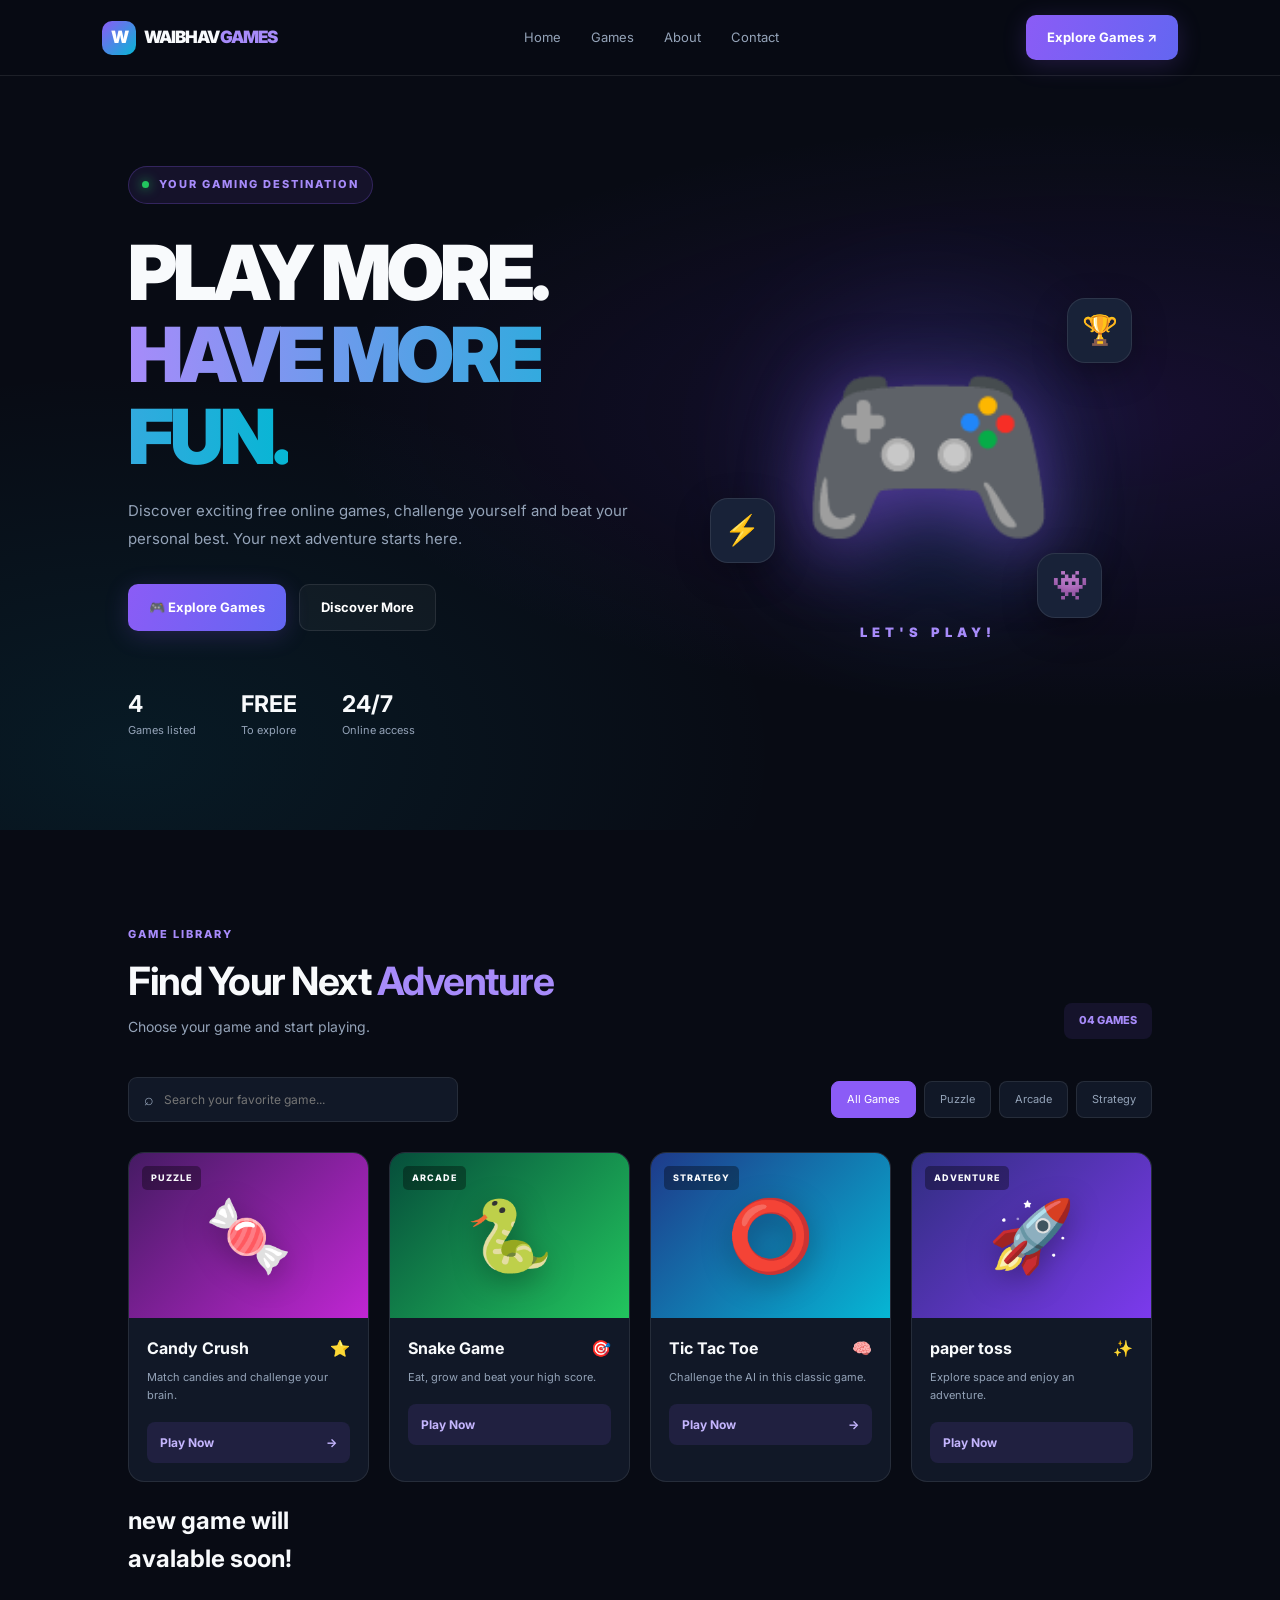
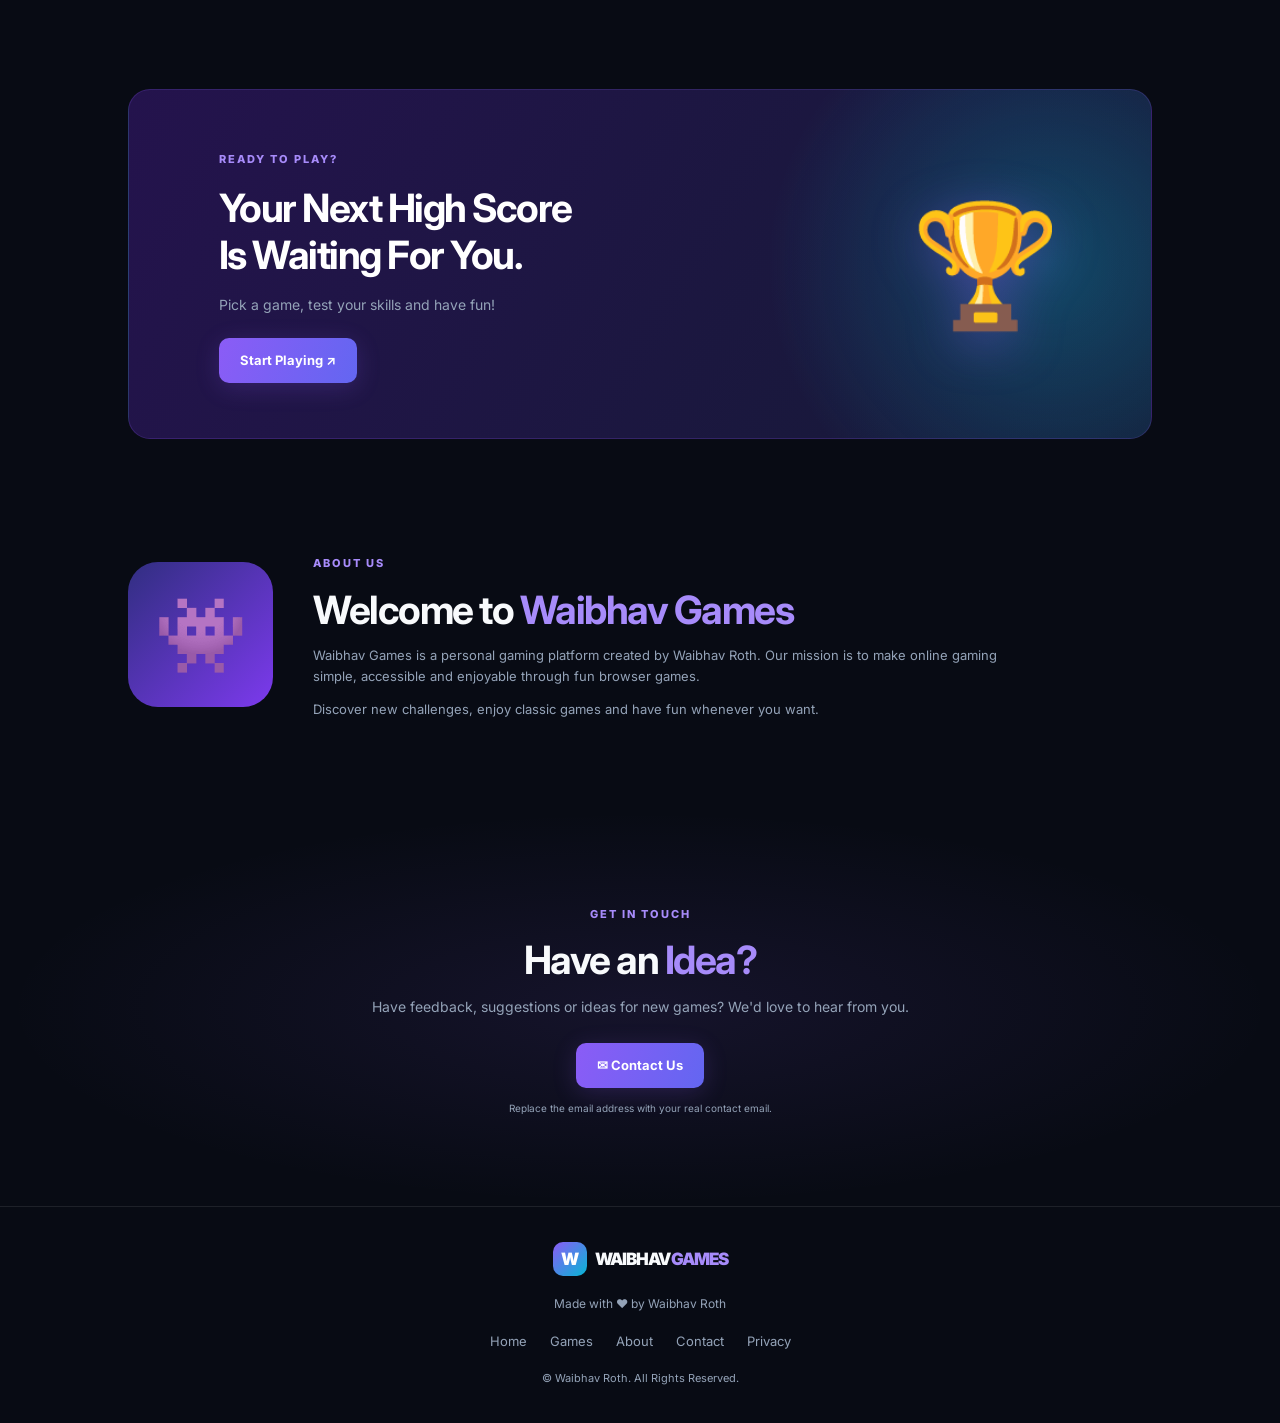
==== index.html @ a8d0ea4f "Restore index.html with original content" ====
<!DOCTYPE html>
<html lang="en">
<head>
  <meta charset="UTF-8">
  <meta name="viewport" content="width=device-width, initial-scale=1.0">

  <title>Waibhav Games | Play Free Online Games</title>
  <meta name="description" content="Play free online browser games at Waibhav Games. Enjoy puzzles, arcade games and exciting challenges.">
  <meta name="theme-color" content="#080b14">

  <link rel="icon" href="assets/favicon.png">
  <link rel="preconnect" href="https://fonts.googleapis.com">
  <link rel="preconnect" href="https://fonts.gstatic.com" crossorigin>
  <link href="https://fonts.googleapis.com/css2?family=Inter:wght@400;500;600;700;800;900&display=swap" rel="stylesheet">
  <link rel="stylesheet" href="styles.css">
</head>

<body>

<header class="navbar">
  <a href="#" class="brand">
    <span class="brand-icon">W</span>
    WAIBHAV<span class="brand-highlight">GAMES</span>
  </a>

  <button class="menu-toggle" id="menuToggle"
          aria-label="Toggle navigation" aria-expanded="false">
    ☰
  </button>

  <nav class="nav-links" id="navLinks">
    <a href="#home">Home</a>
    <a href="#games">Games</a>
    <a href="#about">About</a>
    <a href="#contact">Contact</a>
  </nav>

  <a href="#games" class="nav-button">Explore Games ↗</a>
</header>

<main>

  <!-- HERO -->
  <section class="hero" id="home">
    <div class="hero-content">
      <div class="eyebrow">
        <span class="live-dot"></span>
        YOUR GAMING DESTINATION
      </div>

      <h1>
        PLAY MORE.<br>
        <span>HAVE MORE FUN.</span>
      </h1>

      <p>
        Discover exciting free online games, challenge yourself
        and beat your personal best. Your next adventure starts here.
      </p>

      <div class="hero-actions">
        <a href="#games" class="btn btn-primary">🎮 Explore Games</a>
        <a href="#about" class="btn btn-secondary">Discover More</a>
      </div>

      <div class="hero-stats">
        <div><strong>4</strong><span>Games listed</span></div>
        <div><strong>FREE</strong><span>To explore</span></div>
        <div><strong>24/7</strong><span>Online access</span></div>
      </div>
    </div>

    <div class="hero-art">
      <div class="glow-circle"></div>
      <div class="controller">🎮</div>
      <div class="floating-item float-one">🏆</div>
      <div class="floating-item float-two">⚡</div>
      <div class="floating-item float-three">👾</div>
      <div class="hero-art-label">LET'S PLAY!</div>
    </div>
  </section>

  <!-- GAMES -->
  <section class="games-section section" id="games">

    <div class="section-heading">
      <div>
        <span class="section-tag">GAME LIBRARY</span>
        <h2>Find Your Next <span>Adventure</span></h2>
        <p>Choose your game and start playing.</p>
      </div>
      <span class="game-count">04 GAMES</span>
    </div>

    <div class="game-toolbar">
      <div class="search-box">
        <span>⌕</span>
        <input type="search" id="gameSearch"
               placeholder="Search your favorite game..."
               aria-label="Search games">
      </div>

      <div class="filters" aria-label="Game categories">
        <button class="filter active" data-filter="all">All Games</button>
        <button class="filter" data-filter="puzzle">Puzzle</button>
        <button class="filter" data-filter="arcade">Arcade</button>
        <button class="filter" data-filter="strategy">Strategy</button>
      </div>
    </div>

    <div class="game-grid" id="gameGrid">

      <article class="game-card" data-category="puzzle"
               data-name="candy crush">
        <div class="game-image candy-image">
          <span class="game-emoji">🍬</span>
          <span class="game-type">PUZZLE</span>
        </div>
        <div class="game-info">
          <div class="game-title-row">
            <h3>Candy Crush</h3>
            <span>⭐</span>
          </div>
          <p>Match candies and challenge your brain.</p>
          <a href="candy.html" class="play-link">Play Now <span>→</span></a>
        </div>
      </article>

      <article class="game-card" data-category="arcade"
               data-name="snake game">
        <div class="game-image snake-image">
          <span class="game-emoji">🐍</span>
          <span class="game-type">ARCADE</span>
        </div>
        <div class="game-info">
          <div class="game-title-row">
            <h3>Snake Game</h3>
            <span>🎯</span>
          </div>
          <p>Eat, grow and beat your high score.</p>
          <a href="snake.html" class="play-link">Play Now</a>
        </div>
      </article>

      <article class="game-card" data-category="strategy"
               data-name="tic tac toe ox game">
        <div class="game-image tic-image">
          <span class="game-emoji">⭕</span>
          <span class="game-type">STRATEGY</span>
        </div>
        <div class="game-info">
          <div class="game-title-row">
            <h3>Tic Tac Toe</h3>
            <span>🧠</span>
          </div>
          <p>Challenge the AI in this classic game.</p>
          <a href="oxgame.html" class="play-link">Play Now <span>→</span></a>
        </div>
      </article>

      <article class="game-card" data-category="arcade"
               data-name="waibhav roth space">
        <div class="game-image space-image">
          <span class="game-emoji">🚀</span>
          <span class="game-type">ADVENTURE</span>
        </div>
        <div class="game-info">
          <div class="game-title-row">
            <h3>paper toss</h3>
            <span>✨</span>
          </div>
          <p>Explore space and enjoy an adventure.</p>
          <a href="papertoss.html" class="play-link">Play Now</a>
        </div>
      </article>
      <h1>new game will avalable soon!</h1>

    </div>

    <p class="no-results" id="noResults" hidden>
      No games found. Try another search.
    </p>

  </section>

  <!-- PROMO -->
  <section class="promo section">
    <div>
      <span class="section-tag">READY TO PLAY?</span>
      <h2>Your Next High Score<br>Is Waiting For You.</h2>
      <p>Pick a game, test your skills and have fun!</p>
      <a href="#games" class="btn btn-primary">Start Playing ↗</a>
    </div>
    <div class="promo-icon">🏆</div>
  </section>

  <!-- ABOUT -->
  <section class="about-section section" id="about">
    <div class="about-icon">👾</div>
    <div>
      <span class="section-tag">ABOUT US</span>
      <h2>Welcome to <span>Waibhav Games</span></h2>
      <p>
        Waibhav Games is a personal gaming platform created by
        Waibhav Roth. Our mission is to make online gaming simple,
        accessible and enjoyable through fun browser games.
      </p>
      <p>
        Discover new challenges, enjoy classic games and have fun
        whenever you want.
      </p>
    </div>
  </section>

  <!-- CONTACT -->
  <section class="contact-section section" id="contact">
    <span class="section-tag">GET IN TOUCH</span>
    <h2>Have an <span>Idea?</span></h2>
    <p>Have feedback, suggestions or ideas for new games? We'd love to hear from you.</p>
    <a href="mailto:YOUR_EMAIL@example.com" class="btn btn-primary">
      ✉ Contact Us
    </a>
    <small>Replace the email address with your real contact email.</small>
  </section>

</main>

<footer class="footer">
  <a href="#home" class="brand">
    <span class="brand-icon">W</span>
    WAIBHAV<span class="brand-highlight">GAMES</span>
  </a>

  <p>Made with ❤️ by Waibhav Roth</p>

  <div class="footer-links">
    <a href="#home">Home</a>
    <a href="#games">Games</a>
    <a href="#about">About</a>
    <a href="#contact">Contact</a>
    <a href="privacy.html">Privacy</a>
  </div>

  <p class="copyright">
    © <span id="year"></span> Waibhav Roth. All Rights Reserved.
  </p>
</footer>

<script src="js/main.js"></script>
</body>
</html>
---- styles.css ----
:root {
  --bg: #080b14;
  --surface: #111827;
  --surface-light: #182238;
  --primary: #8b5cf6;
  --secondary: #06b6d4;
  --text: #f8fafc;
  --muted: #94a3b8;
  --border: rgba(255,255,255,.09);
}

* {
  margin: 0;
  padding: 0;
  box-sizing: border-box;
}

html {
  scroll-behavior: smooth;
  scroll-padding-top: 90px;
}

body {
  background: var(--bg);
  color: var(--text);
  font-family: 'Inter', sans-serif;
  line-height: 1.6;
}

a {
  color: inherit;
  text-decoration: none;
}

button, input {
  font: inherit;
}

button {
  cursor: pointer;
}

.navbar {
  height: 76px;
  padding: 0 8%;
  display: flex;
  justify-content: space-between;
  align-items: center;
  background: rgba(8,11,20,.92);
  border-bottom: 1px solid var(--border);
  position: sticky;
  top: 0;
  z-index: 100;
  backdrop-filter: blur(16px);
}

.brand {
  display: flex;
  align-items: center;
  gap: 8px;
  font-weight: 900;
  letter-spacing: -1px;
  font-size: 17px;
}

.brand-icon {
  width: 34px;
  height: 34px;
  display: grid;
  place-items: center;
  background: linear-gradient(135deg,#8b5cf6,#06b6d4);
  border-radius: 10px;
  color: white;
}

.brand-highlight {
  color: #a78bfa;
  margin-left: -7px;
}

.nav-links {
  display: flex;
  gap: 30px;
}

.nav-links a, .footer-links a {
  color: var(--muted);
  font-size: 13px;
  transition: .3s;
}

.nav-links a:hover, .footer-links a:hover {
  color: white;
}

.nav-button, .btn {
  display: inline-flex;
  align-items: center;
  justify-content: center;
  gap: 8px;
  padding: 12px 21px;
  border-radius: 10px;
  font-weight: 700;
  font-size: 13px;
  transition: .3s;
}

.nav-button, .btn-primary {
  background: linear-gradient(110deg,#8b5cf6,#6366f1);
  color: white;
  box-shadow: 0 5px 25px rgba(139,92,246,.2);
}

.nav-button:hover, .btn-primary:hover {
  transform: translateY(-3px);
  box-shadow: 0 8px 30px rgba(139,92,246,.4);
}

.menu-toggle {
  display: none;
  color: white;
  background: transparent;
  border: 0;
  font-size: 25px;
}

/* HERO */

.hero {
  min-height: 580px;
  padding: 90px 10%;
  display: grid;
  grid-template-columns: 1.2fr 1fr;
  align-items: center;
  gap: 40px;
  overflow: hidden;
  background:
    radial-gradient(ellipse at 85% 45%,rgba(91,33,182,.18),transparent 50%),
    radial-gradient(ellipse at 10% 90%,rgba(6,182,212,.09),transparent 40%);
}

.eyebrow, .section-tag {
  color: #a78bfa;
  font-size: 11px;
  font-weight: 800;
  letter-spacing: 2px;
}

.eyebrow {
  display: inline-flex;
  gap: 10px;
  align-items: center;
  padding: 9px 13px;
  background: rgba(139,92,246,.1);
  border: 1px solid rgba(139,92,246,.25);
  border-radius: 30px;
}

.live-dot {
  height: 7px;
  width: 7px;
  background: #22c55e;
  border-radius: 50%;
  box-shadow: 0 0 12px #22c55e;
}

.hero h1 {
  font-size: clamp(42px,6vw,76px);
  line-height: 1.08;
  letter-spacing: -4px;
  font-weight: 900;
  margin: 27px 0 20px;
}

.hero h1 span {
  background: linear-gradient(90deg,#a78bfa,#06b6d4);
  background-clip: text;
  -webkit-background-clip: text;
  color: transparent;
}

.hero-content > p {
  color: var(--muted);
  max-width: 510px;
  font-size: 15px;
  line-height: 1.9;
}

.hero-actions {
  display: flex;
  gap: 13px;
  flex-wrap: wrap;
  margin-top: 30px;
}

.btn-secondary {
  background: rgba(255,255,255,.04);
  border: 1px solid var(--border);
  color: white;
}

.btn-secondary:hover {
  background: var(--surface-light);
}

.hero-stats {
  display: flex;
  gap: 45px;
  margin-top: 55px;
}

.hero-stats div {
  display: flex;
  flex-direction: column;
}

.hero-stats strong {
  font-size: 23px;
}

.hero-stats span {
  font-size: 11px;
  color: var(--muted);
}

.hero-art {
  min-height: 380px;
  display: grid;
  place-items: center;
  position: relative;
}

.glow-circle {
  position: absolute;
  width: 300px;
  height: 300px;
  border-radius: 50%;
  background: linear-gradient(135deg,#7c3aed,#0891b2);
  opacity: .18;
  filter: blur(60px);
}

.controller {
  font-size: clamp(130px,19vw,210px);
  position: relative;
  filter: drop-shadow(0 15px 35px rgba(139,92,246,.5));
  animation: float 4s ease-in-out infinite;
}

.floating-item {
  position: absolute;
  display: grid;
  place-items: center;
  height: 65px;
  width: 65px;
  background: var(--surface-light);
  border: 1px solid var(--border);
  border-radius: 18px;
  font-size: 29px;
  box-shadow: 0 10px 35px rgba(0,0,0,.3);
}

.float-one { top: 35px; right: 20px; }
.float-two { bottom: 80px; left: 5px; }
.float-three { bottom: 25px; right: 50px; }

.hero-art-label {
  position: absolute;
  bottom: 0;
  color: #a78bfa;
  font-weight: 900;
  letter-spacing: 5px;
  font-size: 13px;
}

@keyframes float {
  0%,100% { transform: translateY(0) rotate(-5deg); }
  50% { transform: translateY(-18px) rotate(5deg); }
}

/* GENERAL SECTIONS */

.section {
  padding: 90px 10%;
}

.section-heading {
  display: flex;
  justify-content: space-between;
  align-items: end;
  gap: 20px;
  margin-bottom: 38px;
}

.section-heading h2, .about-section h2,
.promo h2, .contact-section h2 {
  font-size: clamp(27px,4vw,39px);
  line-height: 1.2;
  margin: 12px 0;
  letter-spacing: -1.5px;
}

.section-heading h2 span, .about-section h2 span,
.promo h2, .contact-section h2 span {
  color: #a78bfa;
}

.section-heading p, .promo p,
.contact-section > p {
  color: var(--muted);
  font-size: 14px;
}

.game-count {
  color: #a78bfa;
  background: rgba(139,92,246,.1);
  padding: 9px 15px;
  border-radius: 8px;
  font-size: 11px;
  font-weight: 800;
}

/* SEARCH AND FILTERS */

.game-toolbar {
  display: flex;
  justify-content: space-between;
  align-items: center;
  gap: 20px;
  margin-bottom: 30px;
  flex-wrap: wrap;
}

.search-box {
  display: flex;
  align-items: center;
  gap: 10px;
  padding: 0 15px;
  height: 45px;
  background: var(--surface);
  border: 1px solid var(--border);
  border-radius: 9px;
  color: var(--muted);
  flex: 1;
  max-width: 330px;
}

.search-box input {
  width: 100%;
  background: transparent;
  border: 0;
  outline: none;
  color: white;
  font-size: 12px;
}

.filters {
  display: flex;
  gap: 8px;
  flex-wrap: wrap;
}

.filter {
  padding: 9px 15px;
  border: 1px solid var(--border);
  border-radius: 8px;
  background: var(--surface);
  color: var(--muted);
  font-size: 11px;
}

.filter.active, .filter:hover {
  background: #8b5cf6;
  color: white;
  border-color: #8b5cf6;
}

/* GAME CARDS */

.game-grid {
  display: grid;
  grid-template-columns: repeat(4,minmax(0,1fr));
  gap: 20px;
}

.game-card {
  background: var(--surface);
  border: 1px solid var(--border);
  border-radius: 16px;
  overflow: hidden;
  transition: .3s;
}

.game-card:hover {
  transform: translateY(-7px);
  border-color: rgba(167,139,250,.5);
  box-shadow: 0 15px 40px rgba(0,0,0,.25);
}

.game-image {
  min-height: 165px;
  display: grid;
  place-items: center;
  position: relative;
  overflow: hidden;
}

.candy-image {
  background: linear-gradient(135deg,#451b63,#c026d3);
}

.snake-image {
  background: linear-gradient(135deg,#064e3b,#22c55e);
}

.tic-image {
  background: linear-gradient(135deg,#1e3a8a,#06b6d4);
}

.space-image {
  background: linear-gradient(135deg,#312e81,#7c3aed);
}

.game-emoji {
  font-size: 70px;
  transition: .3s;
  filter: drop-shadow(0 8px 15px rgba(0,0,0,.3));
}

.game-card:hover .game-emoji {
  transform: scale(1.18) rotate(-5deg);
}

.game-type {
  position: absolute;
  top: 13px;
  left: 13px;
  padding: 5px 9px;
  border-radius: 5px;
  background: rgba(0,0,0,.35);
  font-size: 9px;
  font-weight: 800;
  letter-spacing: 1px;
}

.game-info {
  padding: 18px;
}

.game-title-row {
  display: flex;
  justify-content: space-between;
  align-items: center;
}

.game-title-row h3 {
  font-size: 16px;
}

.game-info p {
  color: var(--muted);
  font-size: 11px;
  margin: 8px 0 17px;
}

.play-link {
  display: flex;
  justify-content: space-between;
  align-items: center;
  width: 100%;
  padding: 11px 13px;
  border-radius: 8px;
  background: rgba(139,92,246,.12);
  color: #c4b5fd;
  font-size: 12px;
  font-weight: 700;
  transition: .3s;
}

a.play-link:hover {
  background: #8b5cf6;
  color: white;
}

.unavailable {
  color: var(--muted);
  background: rgba(255,255,255,.04);
  cursor: not-allowed;
}

.no-results {
  text-align: center;
  padding: 35px;
  color: var(--muted);
}

/* PROMO */

.promo {
  margin: 20px 10%;
  padding: 55px 7%;
  background:
    radial-gradient(circle at 90% 50%,rgba(6,182,212,.3),transparent 30%),
    linear-gradient(120deg,#24134d,#151a36);
  border: 1px solid rgba(139,92,246,.2);
  border-radius: 22px;
  display: flex;
  justify-content: space-between;
  align-items: center;
  gap: 25px;
}

.promo h2 {
  color: white;
  margin: 15px 0;
}

.promo p {
  margin-bottom: 22px;
}

.promo-icon {
  font-size: 120px;
  filter: drop-shadow(0 10px 25px rgba(139,92,246,.4));
}

/* ABOUT */

.about-section {
  display: flex;
  align-items: center;
  gap: 40px;
}

.about-icon {
  min-width: 145px;
  height: 145px;
  display: grid;
  place-items: center;
  font-size: 75px;
  background: linear-gradient(135deg,#312e81,#7c3aed);
  border-radius: 30px;
}

.about-section p {
  color: var(--muted);
  font-size: 13px;
  margin-top: 12px;
  max-width: 700px;
}

/* CONTACT */

.contact-section {
  text-align: center;
  background: radial-gradient(ellipse at center,rgba(139,92,246,.1),transparent 70%);
}

.contact-section h2 {
  margin-bottom: 12px;
}

.contact-section .btn {
  margin-top: 25px;
}

.contact-section small {
  display: block;
  color: var(--muted);
  font-size: 10px;
  margin-top: 12px;
}

/* FOOTER */

.footer {
  border-top: 1px solid var(--border);
  padding: 35px 10%;
  display: flex;
  flex-direction: column;
  align-items: center;
  gap: 18px;
  text-align: center;
}

.footer > p {
  color: var(--muted);
  font-size: 12px;
}

.footer-links {
  display: flex;
  justify-content: center;
  gap: 23px;
  flex-wrap: wrap;
}

.copyright {
  font-size: 11px !important;
}

/* RESPONSIVE */

@media(max-width:1000px) {
  .game-grid {
    grid-template-columns: repeat(2,minmax(0,1fr));
  }

  .hero {
    padding: 75px 7%;
  }

  .section {
    padding: 75px 7%;
  }
}

@media(max-width:700px) {
  .navbar {
    padding: 0 5%;
    height: 68px;
  }

  .menu-toggle {
    display: block;
  }

  .nav-button {
    display: none;
  }

  .nav-links {
    display: none;
    position: absolute;
    top: 68px;
    left: 0;
    width: 100%;
    background: #111827;
    padding: 20px;
    flex-direction: column;
    gap: 18px;
    border-bottom: 1px solid var(--border);
  }

  .nav-links.show {
    display: flex;
  }

  .hero {
    grid-template-columns: 1fr;
    text-align: center;
    padding: 65px 6% 35px;
    gap: 15px;
  }

  .hero-content > p {
    margin: auto;
  }

  .hero-actions, .hero-stats {
    justify-content: center;
  }

  .hero-stats {
    gap: 30px;
    margin-top: 35px;
  }

  .hero-art {
    min-height: 260px;
  }

  .controller {
    font-size: 145px;
  }

  .glow-circle {
    width: 200px;
    height: 200px;
  }

  .floating-item {
    height: 48px;
    width: 48px;
    font-size: 22px;
  }

  .section {
    padding: 65px 6%;
  }

  .section-heading {
    align-items: start;
  }

  .game-grid {
    grid-template-columns: repeat(2,minmax(0,1fr));
    gap: 12px;
  }

  .game-image {
    min-height: 125px;
  }

  .game-emoji {
    font-size: 55px;
  }

  .game-info {
    padding: 12px;
  }

  .game-title-row h3 {
    font-size: 13px;
  }

  .game-info p {
    min-height: 34px;
  }

  .game-toolbar {
    align-items: stretch;
  }

  .search-box {
    max-width: none;
  }

  .filters {
    gap: 6px;
  }

  .filter {
    padding: 8px 10px;
  }

  .promo {
    margin: 10px 5%;
    padding: 35px 7%;
  }

  .promo-icon {
    font-size: 65px;
  }

  .about-section {
    flex-direction: column;
    align-items: flex-start;
    gap: 22px;
  }

  .about-icon {
    min-width: 100px;
    height: 100px;
    font-size: 55px;
  }
}

@media(max-width:380px) {
  .game-grid {
    grid-template-columns: 1fr;
  }

  .hero h1 {
    letter-spacing: -2px;
  }

  .hero-stats {
    gap: 17px;
  }

  .promo-icon {
    display: none;
  }
}

@media(prefers-reduced-motion: reduce) {
  *, *::before, *::after {
    scroll-behavior: auto !important;
    animation-duration: .01ms !important;
    transition-duration: .01ms !important;
  }
}
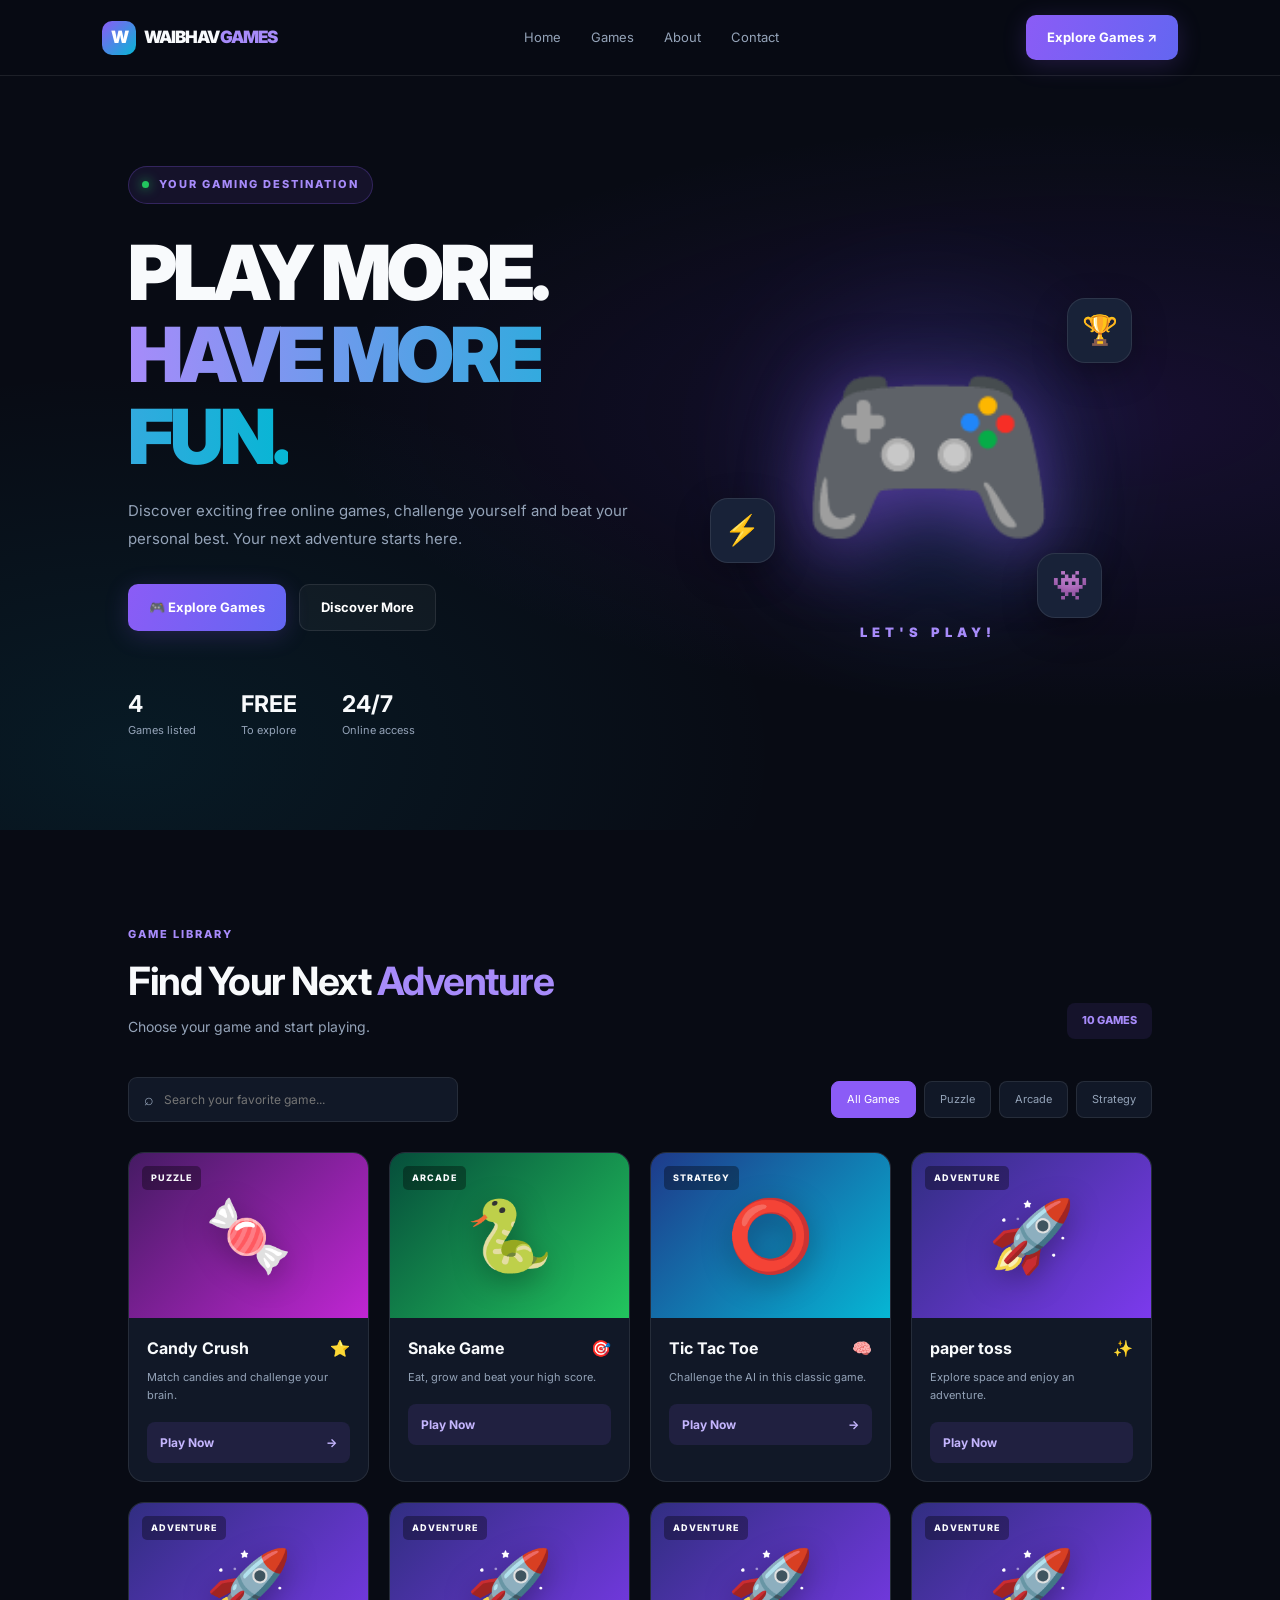
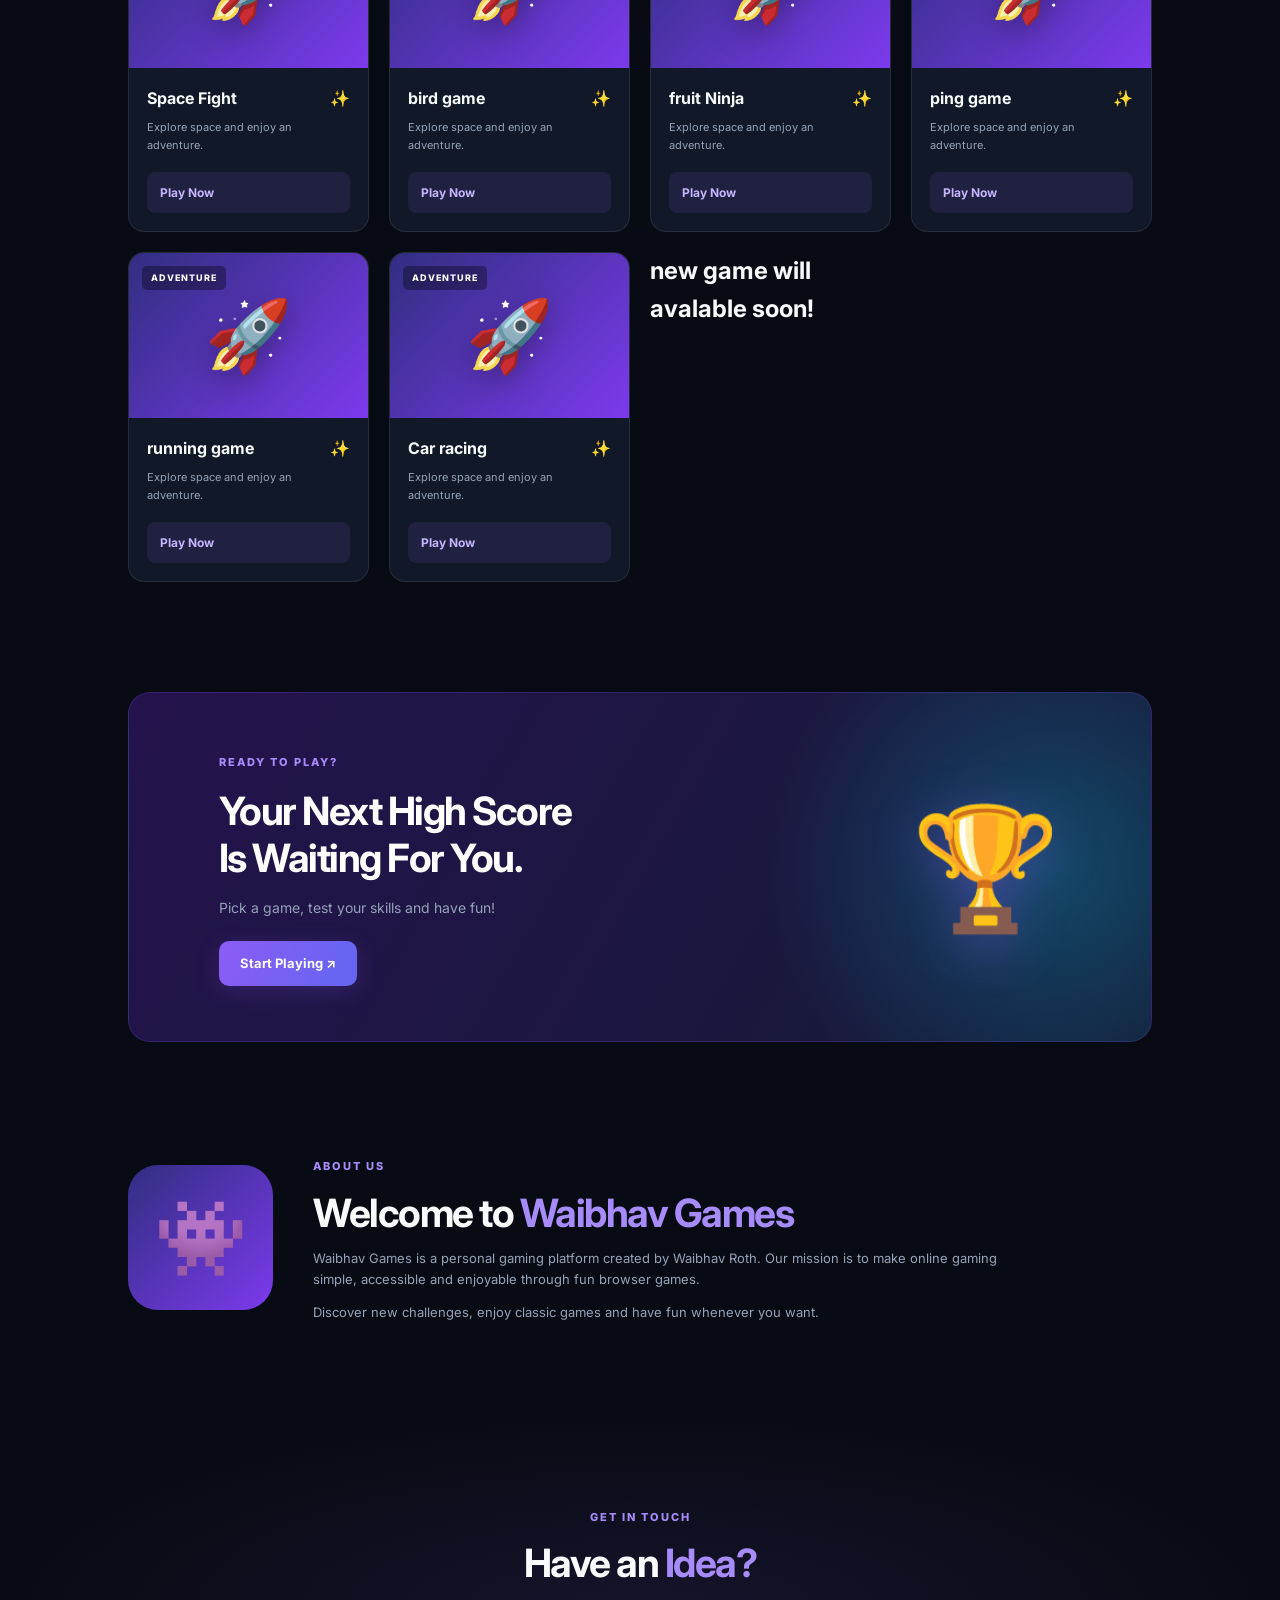
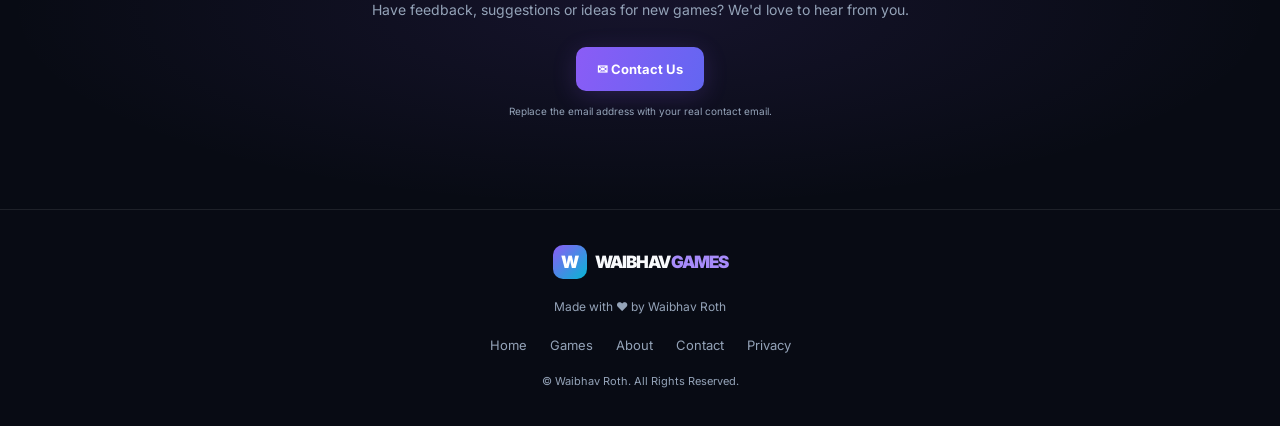
==== commit ac34f7bf: "Update index.html" ====
--- a/index.html
+++ b/index.html
@@ -90,7 +90,7 @@
         <h2>Find Your Next <span>Adventure</span></h2>
         <p>Choose your game and start playing.</p>
       </div>
-      <span class="game-count">04 GAMES</span>
+      <span class="game-count">10 GAMES</span>
     </div>
 
     <div class="game-toolbar">
@@ -172,6 +172,102 @@
           </div>
           <p>Explore space and enjoy an adventure.</p>
           <a href="papertoss.html" class="play-link">Play Now</a>
+        </div>
+      </article>
+
+      <article class="game-card" data-category="arcade"
+               data-name="waibhav roth space">
+        <div class="game-image space-image">
+          <span class="game-emoji">🚀</span>
+          <span class="game-type">ADVENTURE</span>
+        </div>
+        <div class="game-info">
+          <div class="game-title-row">
+            <h3>Space Fight</h3>
+            <span>✨</span>
+          </div>
+          <p>Explore space and enjoy an adventure.</p>
+          <a href="spacefight.html" class="play-link">Play Now</a>
+        </div>
+      </article>
+
+      <article class="game-card" data-category="arcade"
+               data-name="waibhav roth space">
+        <div class="game-image space-image">
+          <span class="game-emoji">🚀</span>
+          <span class="game-type">ADVENTURE</span>
+        </div>
+        <div class="game-info">
+          <div class="game-title-row">
+            <h3>bird game</h3>
+            <span>✨</span>
+          </div>
+          <p>Explore space and enjoy an adventure.</p>
+          <a href="bird.html" class="play-link">Play Now</a>
+        </div>
+      </article>
+
+      <article class="game-card" data-category="arcade"
+               data-name="waibhav roth space">
+        <div class="game-image space-image">
+          <span class="game-emoji">🚀</span>
+          <span class="game-type">ADVENTURE</span>
+        </div>
+        <div class="game-info">
+          <div class="game-title-row">
+            <h3> fruit Ninja</h3>
+            <span>✨</span>
+          </div>
+          <p>Explore space and enjoy an adventure.</p>
+          <a href="ninja.html" class="play-link">Play Now</a>
+        </div>
+      </article>
+
+      <article class="game-card" data-category="arcade"
+               data-name="waibhav roth space">
+        <div class="game-image space-image">
+          <span class="game-emoji">🚀</span>
+          <span class="game-type">ADVENTURE</span>
+        </div>
+        <div class="game-info">
+          <div class="game-title-row">
+            <h3>ping game</h3>
+            <span>✨</span>
+          </div>
+          <p>Explore space and enjoy an adventure.</p>
+          <a href="ping.html" class="play-link">Play Now</a>
+        </div>
+      </article>
+
+      <article class="game-card" data-category="arcade"
+               data-name="waibhav roth space">
+        <div class="game-image space-image">
+          <span class="game-emoji">🚀</span>
+          <span class="game-type">ADVENTURE</span>
+        </div>
+        <div class="game-info">
+          <div class="game-title-row">
+            <h3>running game</h3>
+            <span>✨</span>
+          </div>
+          <p>Explore space and enjoy an adventure.</p>
+          <a href="superranner.html" class="play-link">Play Now</a>
+        </div>
+      </article>
+
+      <article class="game-card" data-category="arcade"
+               data-name="waibhav roth space">
+        <div class="game-image space-image">
+          <span class="game-emoji">🚀</span>
+          <span class="game-type">ADVENTURE</span>
+        </div>
+        <div class="game-info">
+          <div class="game-title-row">
+            <h3>Car racing</h3>
+            <span>✨</span>
+          </div>
+          <p>Explore space and enjoy an adventure.</p>
+          <a href="turbo.html" class="play-link">Play Now</a>
         </div>
       </article>
       <h1>new game will avalable soon!</h1>
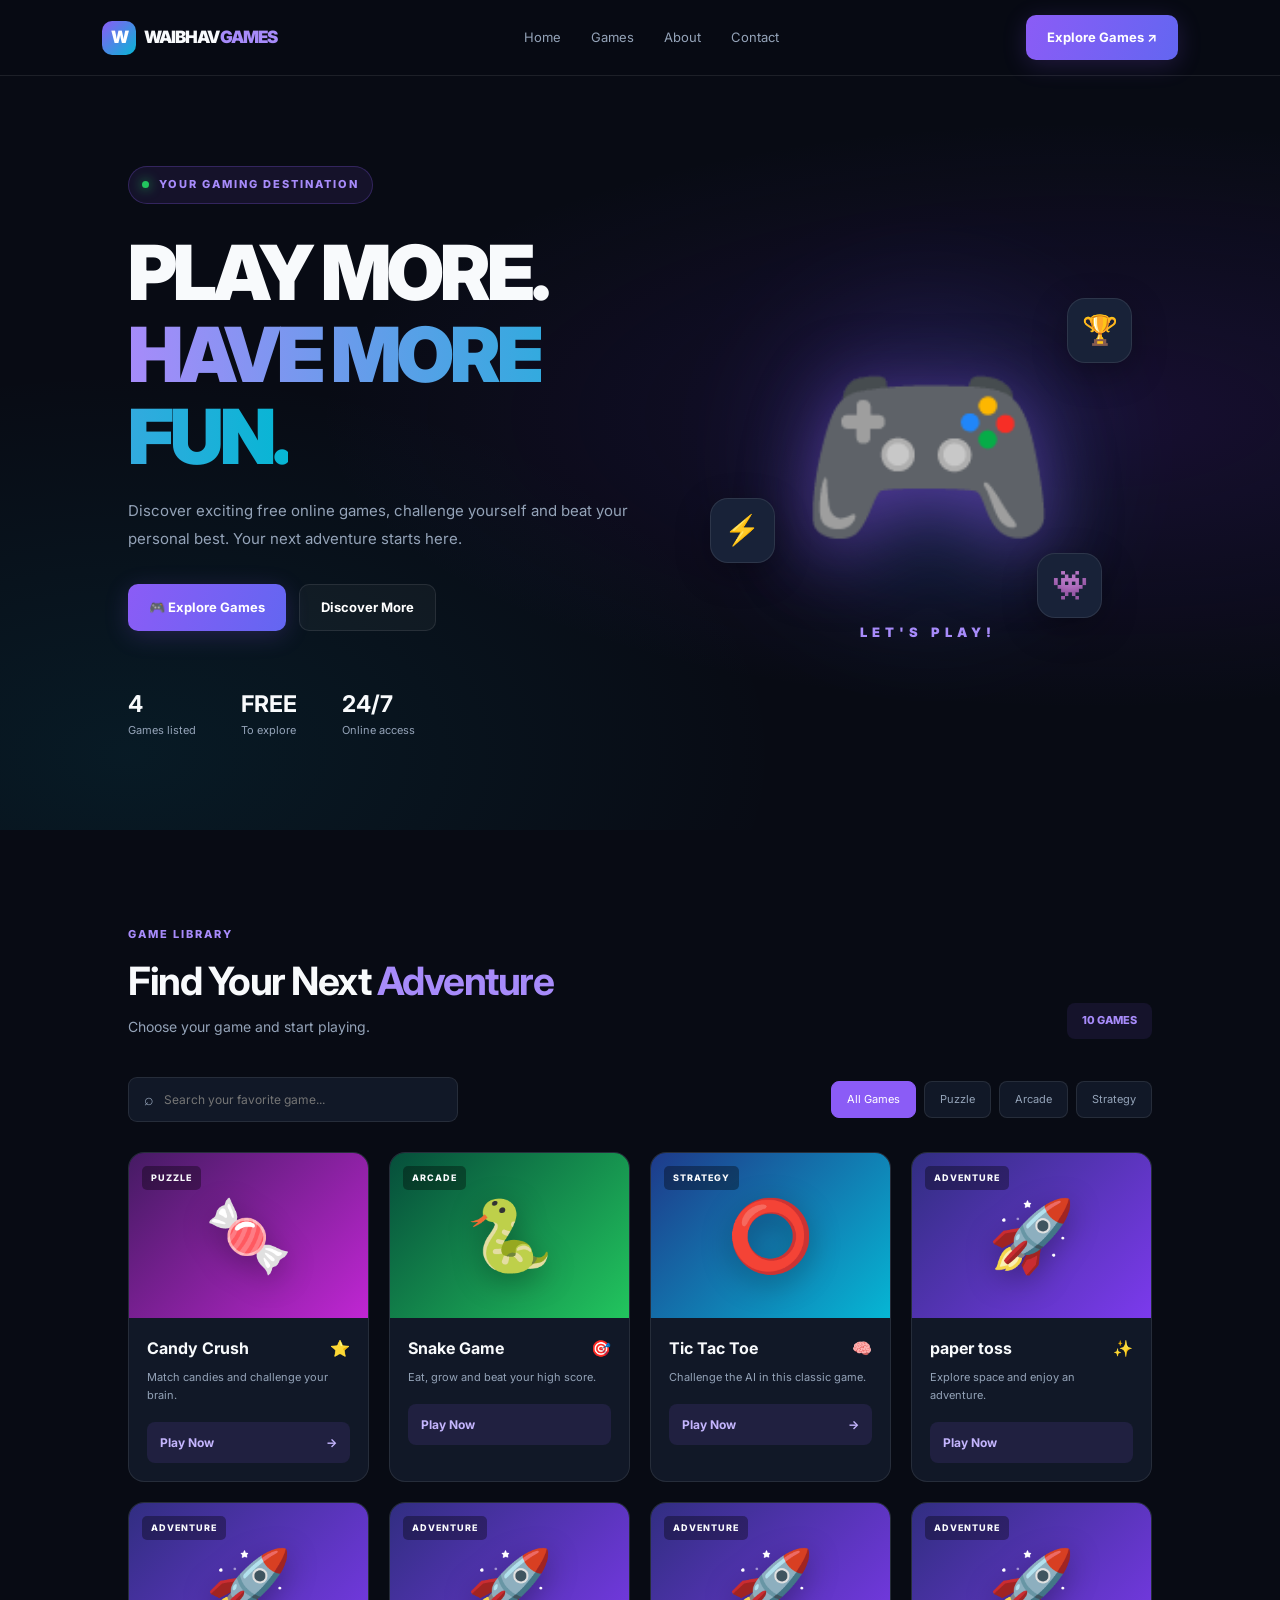
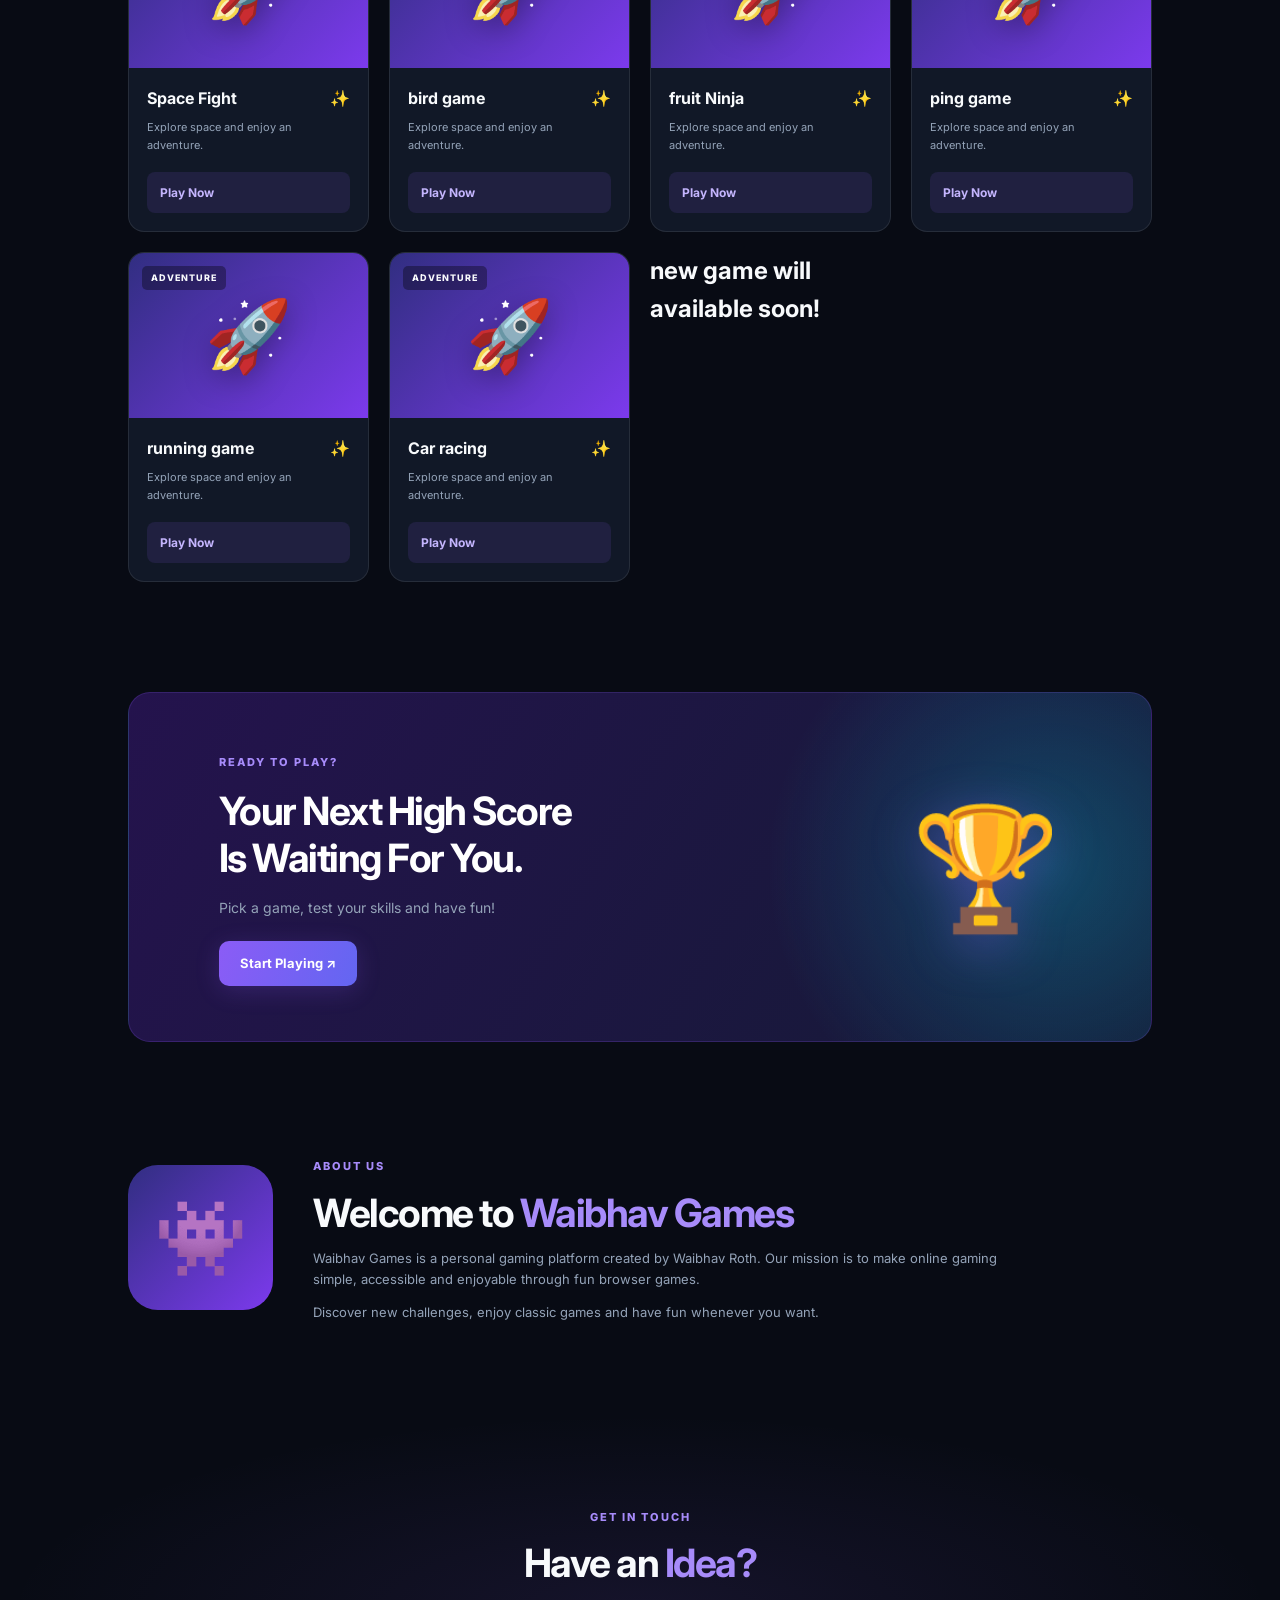
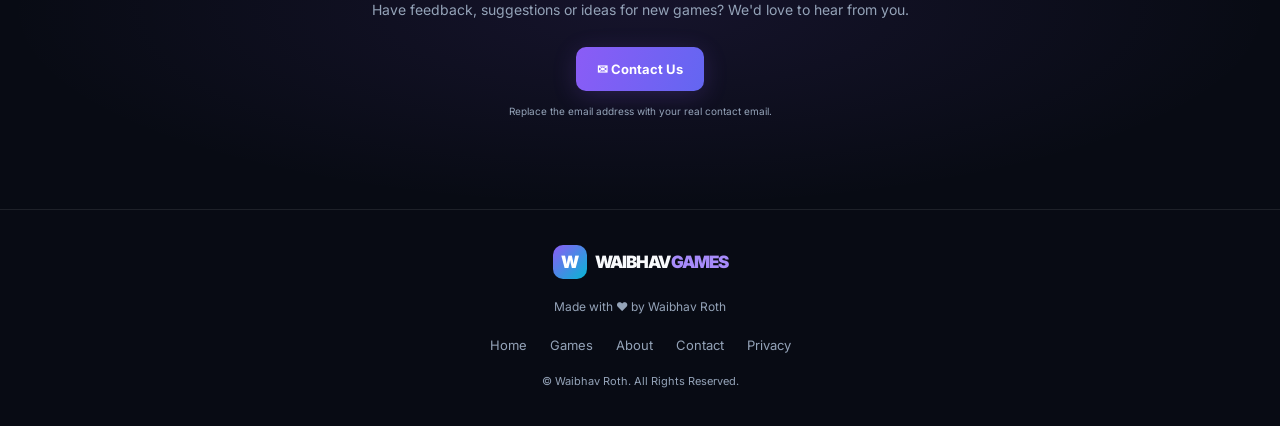
==== commit e4bce010: "Restore index.html from previous version" ====
--- a/index.html
+++ b/index.html
@@ -270,7 +270,7 @@
           <a href="turbo.html" class="play-link">Play Now</a>
         </div>
       </article>
-      <h1>new game will avalable soon!</h1>
+      <h1>new game will available soon!</h1>
 
     </div>
 
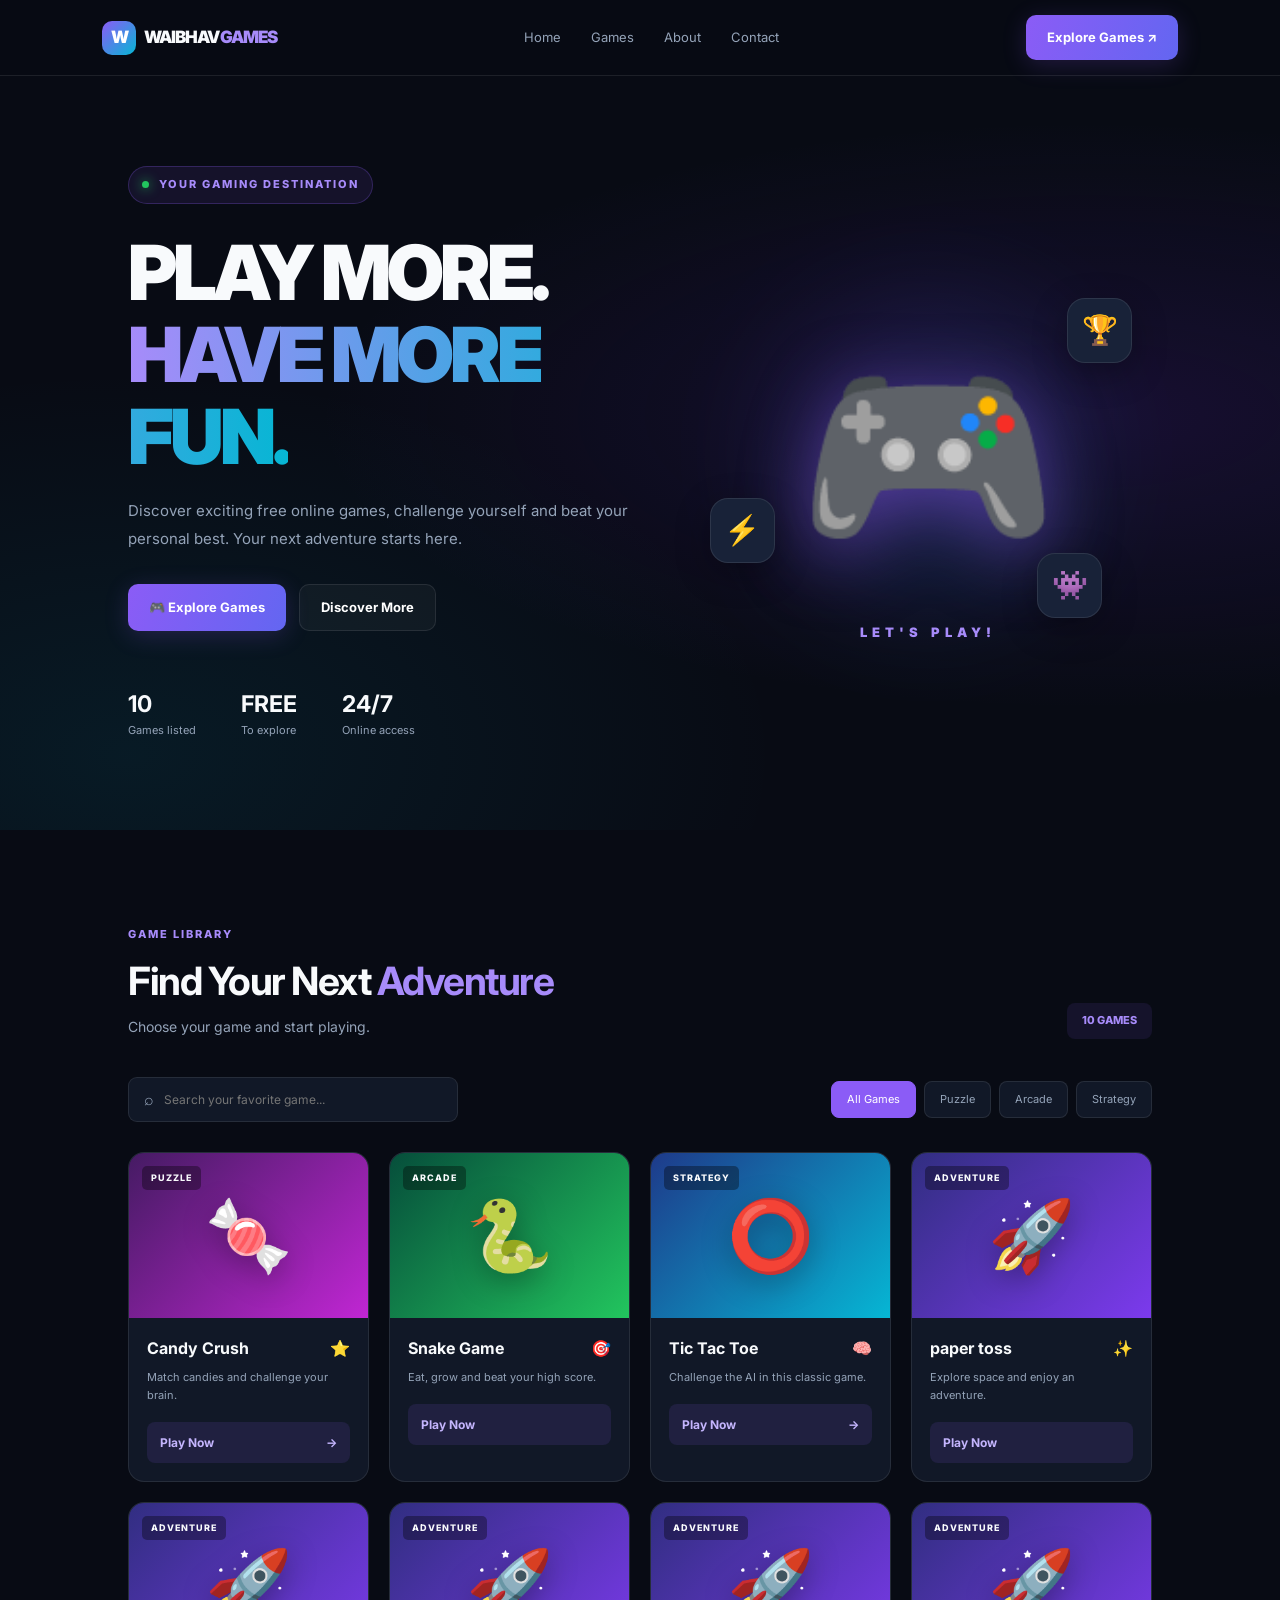
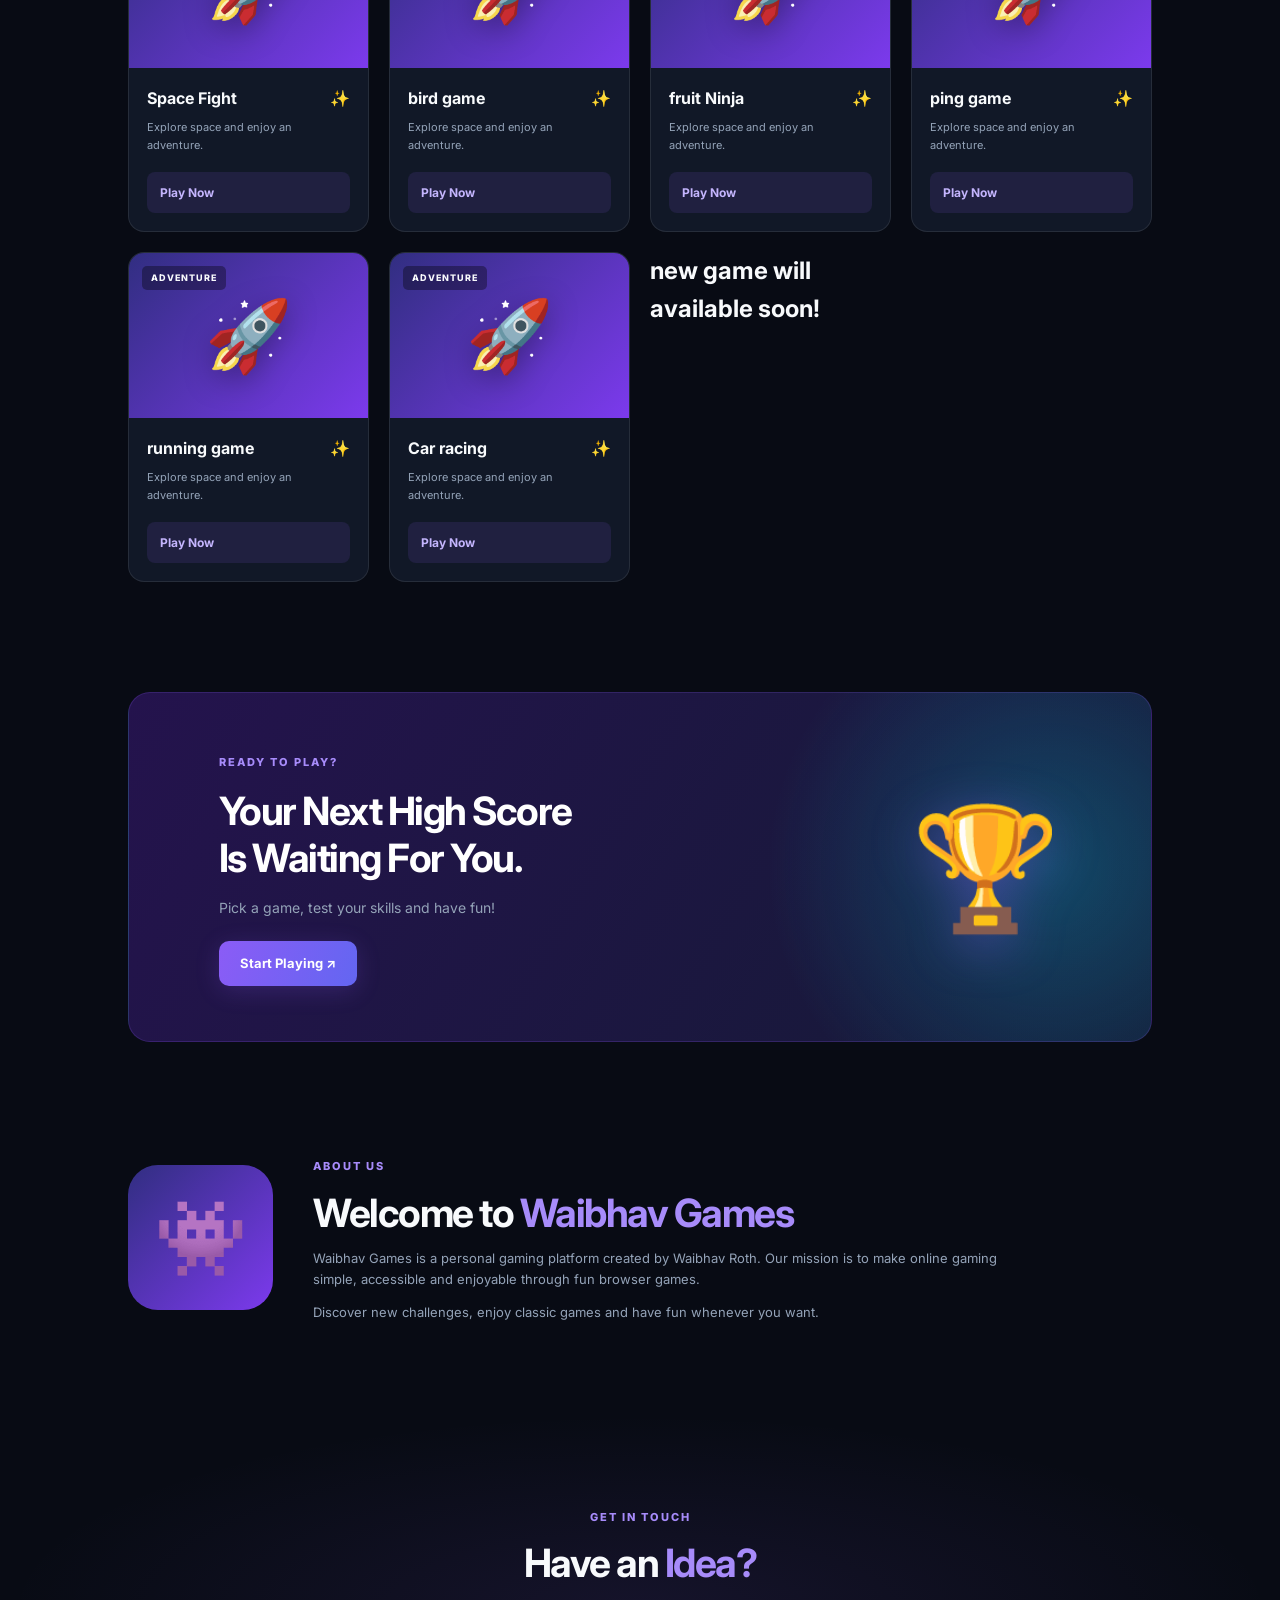
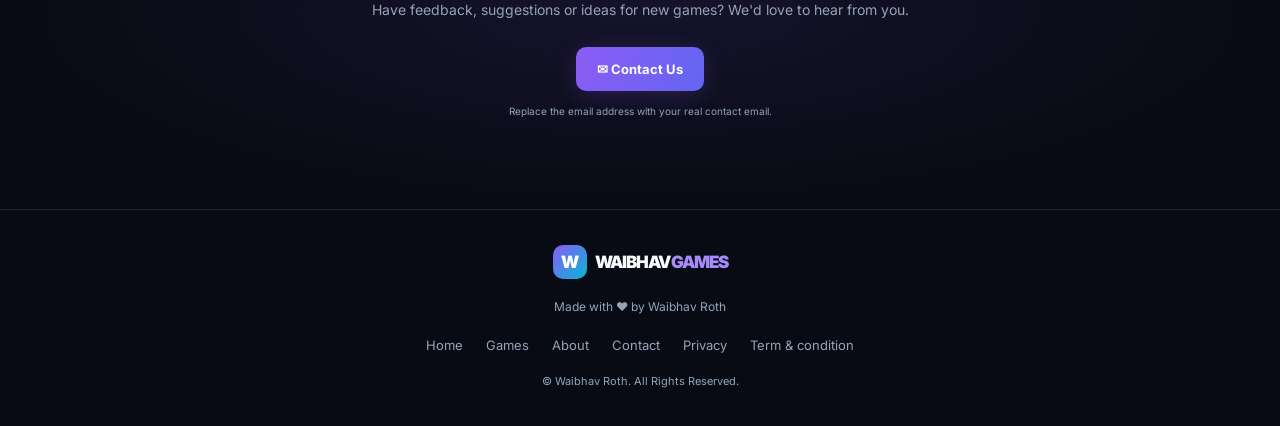
==== commit 0b4e088e: "Update index.html" ====
--- a/index.html
+++ b/index.html
@@ -9,7 +9,7 @@
   <meta name="description" content="Play free online browser games at Waibhav Games. Enjoy puzzles, arcade games and exciting challenges.">
   <meta name="theme-color" content="#080b14">
 
-  <link rel="icon" href="assets/favicon.png">
+  <link rel="icon" href="logo1.png">
   <link rel="preconnect" href="https://fonts.googleapis.com">
   <link rel="preconnect" href="https://fonts.gstatic.com" crossorigin>
   <link href="https://fonts.googleapis.com/css2?family=Inter:wght@400;500;600;700;800;900&display=swap" rel="stylesheet">
@@ -65,7 +65,7 @@
       </div>
 
       <div class="hero-stats">
-        <div><strong>4</strong><span>Games listed</span></div>
+        <div><strong>10</strong><span>Games listed</span></div>
         <div><strong>FREE</strong><span>To explore</span></div>
         <div><strong>24/7</strong><span>Online access</span></div>
       </div>
@@ -314,7 +314,7 @@
     <span class="section-tag">GET IN TOUCH</span>
     <h2>Have an <span>Idea?</span></h2>
     <p>Have feedback, suggestions or ideas for new games? We'd love to hear from you.</p>
-    <a href="mailto:YOUR_EMAIL@example.com" class="btn btn-primary">
+    <a href="waibhavroth@gmail.com" class="btn btn-primary">
       ✉ Contact Us
     </a>
     <small>Replace the email address with your real contact email.</small>
@@ -336,6 +336,7 @@
     <a href="#about">About</a>
     <a href="#contact">Contact</a>
     <a href="privacy.html">Privacy</a>
+    <a href="term.html">Term & condition</a>
   </div>
 
   <p class="copyright">
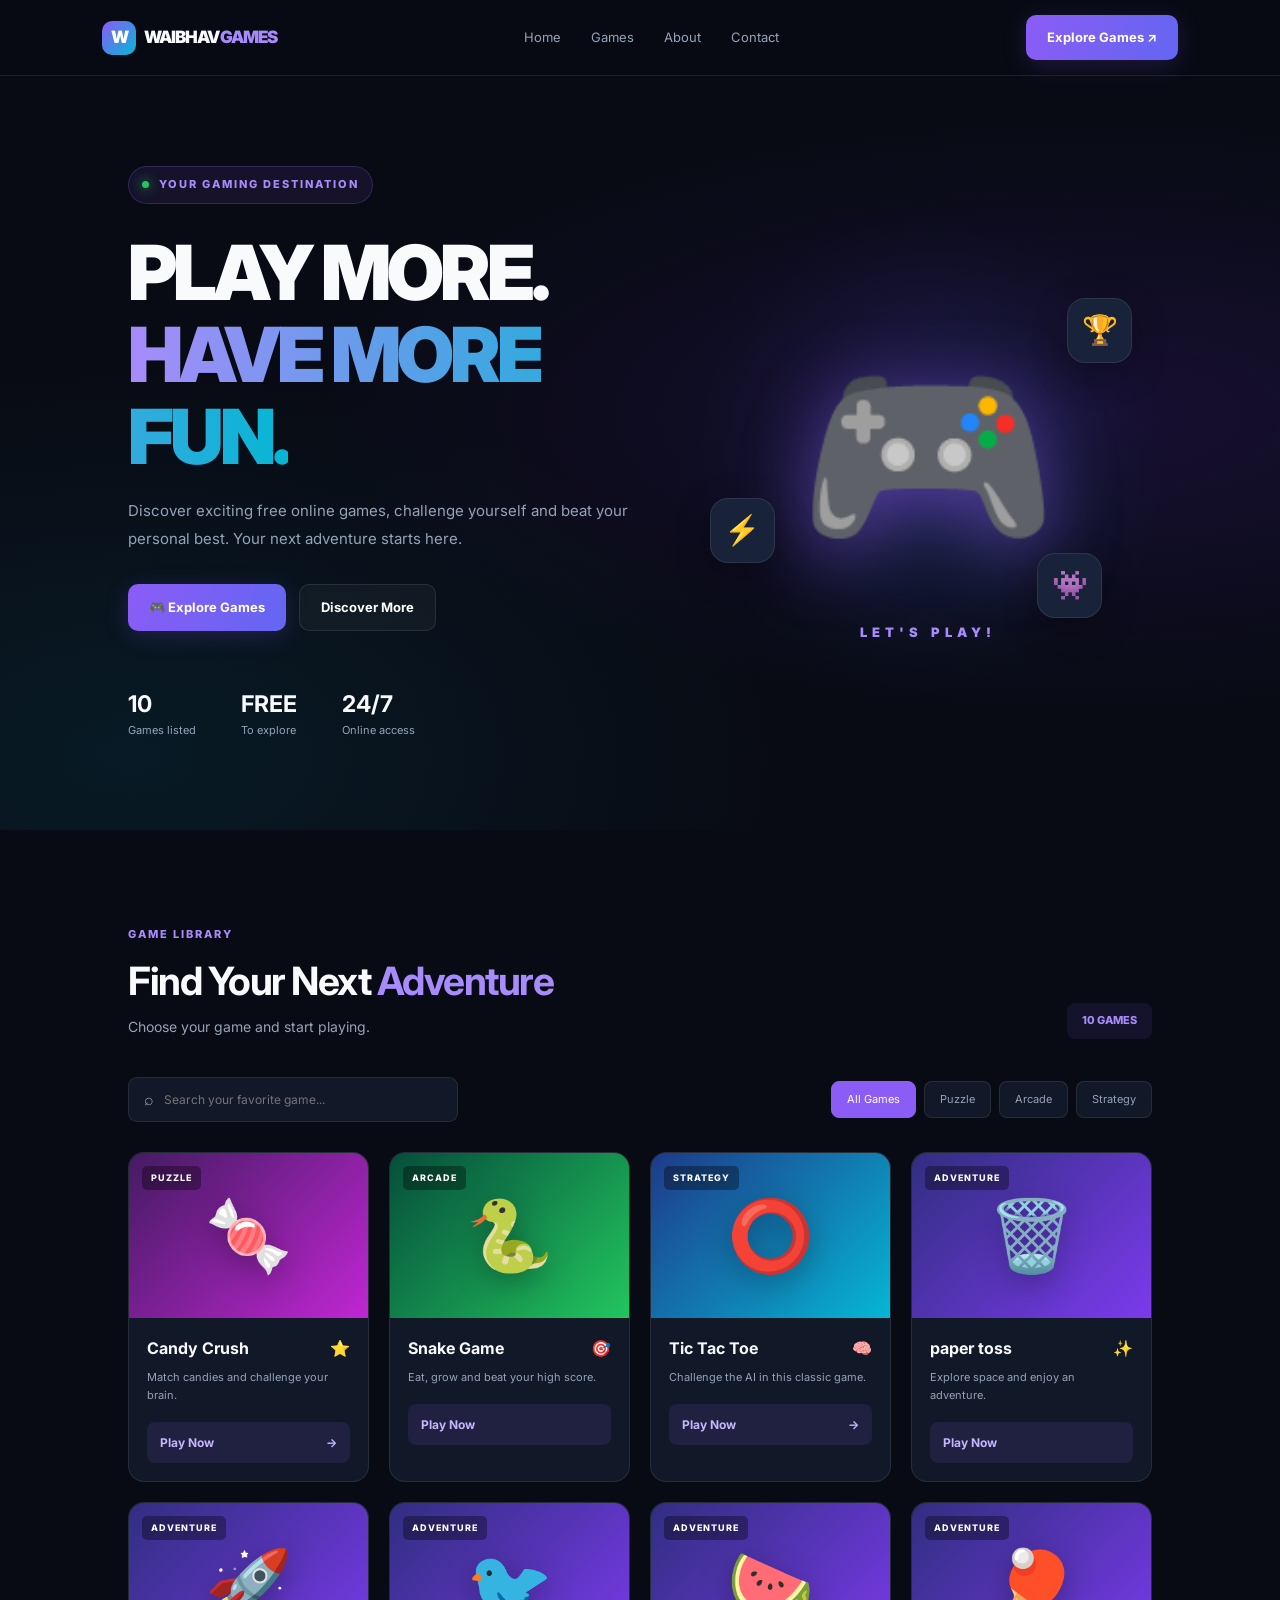
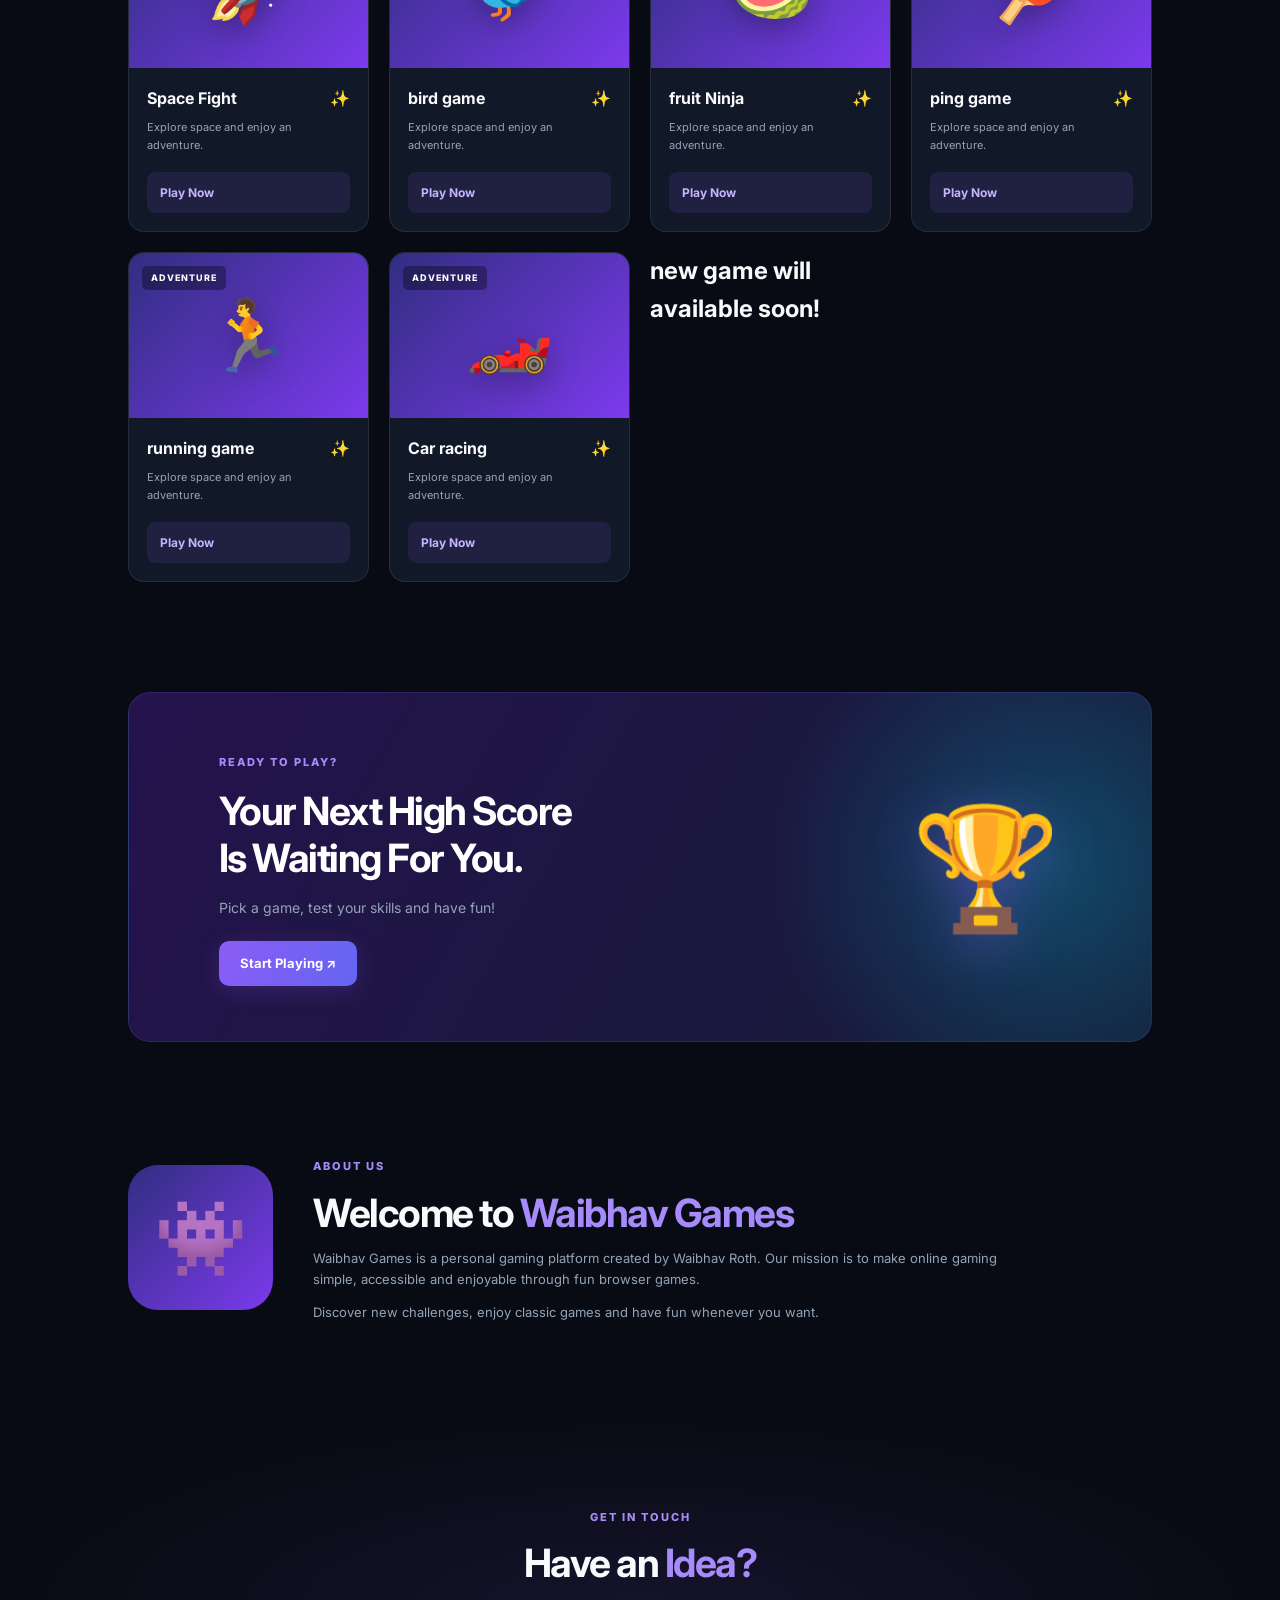
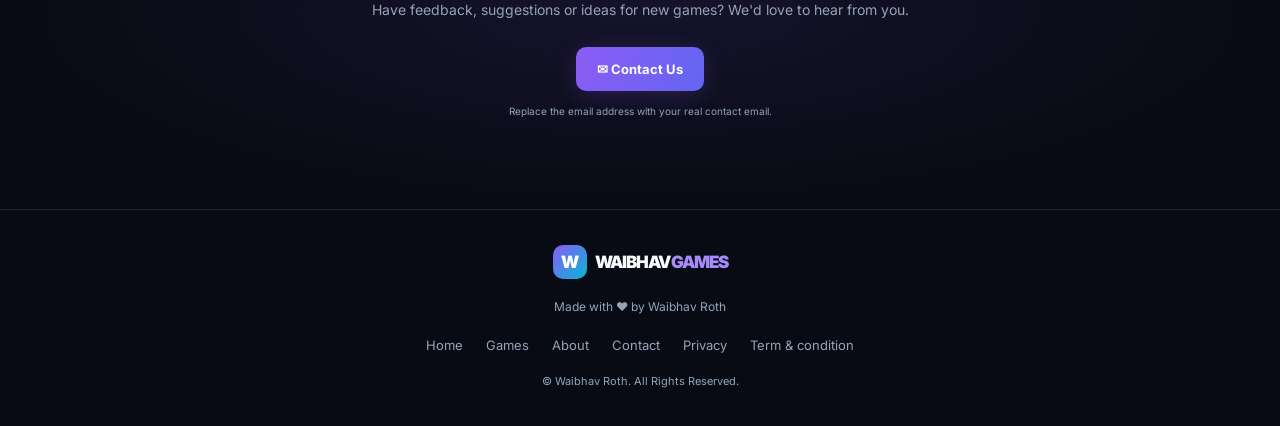
==== commit 7c92295a: "Update index.html" ====
--- a/index.html
+++ b/index.html
@@ -162,27 +162,27 @@
       <article class="game-card" data-category="arcade"
                data-name="waibhav roth space">
         <div class="game-image space-image">
+          <span class="game-emoji">🗑️</span>
+          <span class="game-type">ADVENTURE</span>
+        </div>
+        <div class="game-info">
+          <div class="game-title-row">
+            <h3>paper toss</h3>
+            <span>✨</span>
+          </div>
+          <p>Explore space and enjoy an adventure.</p>
+          <a href="papertoss.html" class="play-link">Play Now</a>
+        </div>
+      </article>
+
+      <article class="game-card" data-category="arcade"
+               data-name="waibhav roth space">
+        <div class="game-image space-image">
           <span class="game-emoji">🚀</span>
           <span class="game-type">ADVENTURE</span>
         </div>
         <div class="game-info">
           <div class="game-title-row">
-            <h3>paper toss</h3>
-            <span>✨</span>
-          </div>
-          <p>Explore space and enjoy an adventure.</p>
-          <a href="papertoss.html" class="play-link">Play Now</a>
-        </div>
-      </article>
-
-      <article class="game-card" data-category="arcade"
-               data-name="waibhav roth space">
-        <div class="game-image space-image">
-          <span class="game-emoji">🚀</span>
-          <span class="game-type">ADVENTURE</span>
-        </div>
-        <div class="game-info">
-          <div class="game-title-row">
             <h3>Space Fight</h3>
             <span>✨</span>
           </div>
@@ -194,7 +194,7 @@
       <article class="game-card" data-category="arcade"
                data-name="waibhav roth space">
         <div class="game-image space-image">
-          <span class="game-emoji">🚀</span>
+          <span class="game-emoji">🐦</span>
           <span class="game-type">ADVENTURE</span>
         </div>
         <div class="game-info">
@@ -210,7 +210,7 @@
       <article class="game-card" data-category="arcade"
                data-name="waibhav roth space">
         <div class="game-image space-image">
-          <span class="game-emoji">🚀</span>
+          <span class="game-emoji">🍉</span>
           <span class="game-type">ADVENTURE</span>
         </div>
         <div class="game-info">
@@ -226,7 +226,7 @@
       <article class="game-card" data-category="arcade"
                data-name="waibhav roth space">
         <div class="game-image space-image">
-          <span class="game-emoji">🚀</span>
+          <span class="game-emoji">🏓</span>
           <span class="game-type">ADVENTURE</span>
         </div>
         <div class="game-info">
@@ -242,7 +242,7 @@
       <article class="game-card" data-category="arcade"
                data-name="waibhav roth space">
         <div class="game-image space-image">
-          <span class="game-emoji">🚀</span>
+          <span class="game-emoji">🏃</span>
           <span class="game-type">ADVENTURE</span>
         </div>
         <div class="game-info">
@@ -258,7 +258,7 @@
       <article class="game-card" data-category="arcade"
                data-name="waibhav roth space">
         <div class="game-image space-image">
-          <span class="game-emoji">🚀</span>
+          <span class="game-emoji">🏎️</span>
           <span class="game-type">ADVENTURE</span>
         </div>
         <div class="game-info">
